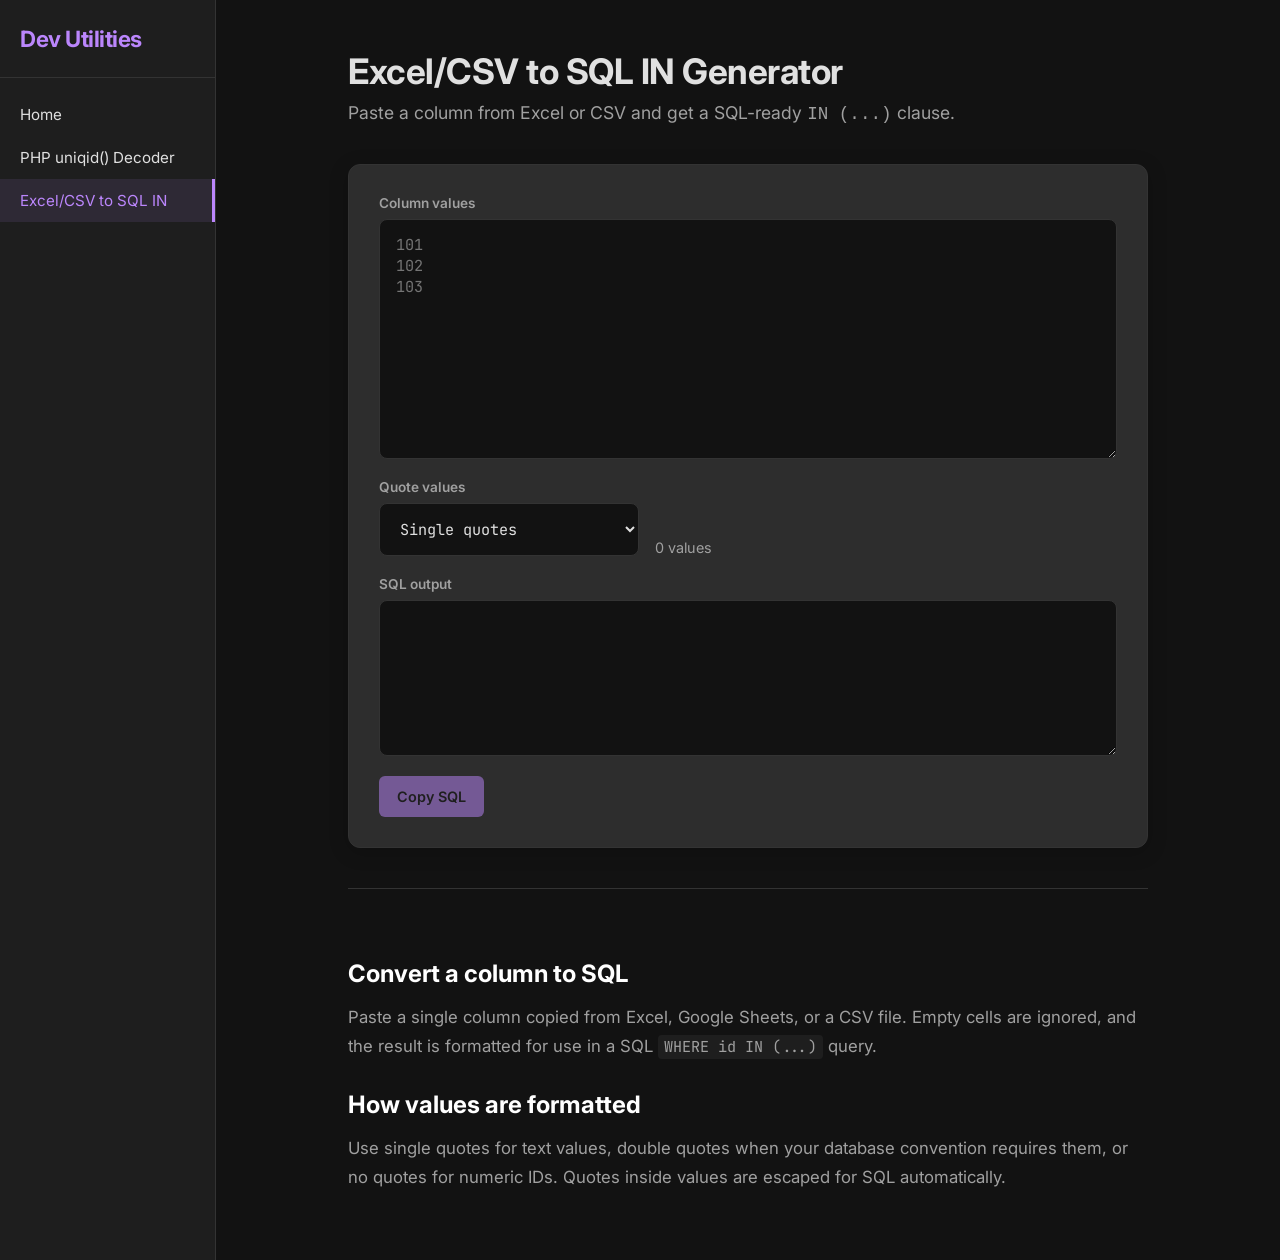
==== csv-to-sql-in/index.html @ 0d4eac87 "Add Excel/CSV to SQL IN Generator tool and update README, layout, and sitemap" ====
<!DOCTYPE html>
<html lang="en">
<head>
    <meta charset="UTF-8">
    <meta name="viewport" content="width=device-width, initial-scale=1.0">
    <title>Excel/CSV Column to SQL IN Generator | Dev Utilities</title>
    <meta name="description" content="Convert an Excel or CSV column into a SQL IN clause instantly. Paste values, choose quoting, and copy the formatted result.">
    <link rel="canonical" href="https://dev-utilities.top/csv-to-sql-in/">
    <meta property="og:type" content="website">
    <meta property="og:site_name" content="Dev Utilities">
    <meta property="og:title" content="Excel/CSV Column to SQL IN Generator">
    <meta property="og:description" content="Convert a pasted Excel or CSV column into a SQL IN clause instantly.">
    <meta property="og:url" content="https://dev-utilities.top/csv-to-sql-in/">
    <meta name="twitter:card" content="summary">
    <meta name="twitter:title" content="Excel/CSV Column to SQL IN Generator">
    <meta name="twitter:description" content="Convert a pasted Excel or CSV column into a SQL IN clause instantly.">
    <script type="application/ld+json">
        {
            "@context": "https://schema.org",
            "@type": "SoftwareApplication",
            "name": "Excel/CSV Column to SQL IN Generator",
            "url": "https://dev-utilities.top/csv-to-sql-in/",
            "description": "Free online tool to convert an Excel or CSV column into a SQL IN clause.",
            "applicationCategory": "DeveloperApplication",
            "operatingSystem": "Any",
            "isAccessibleForFree": true,
            "offers": {
                "@type": "Offer",
                "price": "0",
                "priceCurrency": "USD"
            }
        }
    </script>
    <link rel="stylesheet" href="../css/style.css">
    <link href="https://fonts.googleapis.com/css2?family=Inter:wght@400;600;700&family=JetBrains+Mono&display=swap" rel="stylesheet">
</head>
<body>
    <div id="sidebar-container"></div>
    <div class="main-container">
        <main>
            <h1>Excel/CSV to SQL IN Generator</h1>
            <p class="subtitle">Paste a column from Excel or CSV and get a SQL-ready <code>IN (...)</code> clause.</p>

            <div class="tool-container">
                <label class="field-label" for="values-input">Column values</label>
                <textarea id="values-input" rows="10" placeholder="101&#10;102&#10;103" spellcheck="false"></textarea>
                <div class="tool-options">
                    <label class="field-label" for="quote-style">Quote values</label>
                    <select id="quote-style">
                        <option value="single">Single quotes</option>
                        <option value="double">Double quotes</option>
                        <option value="none">No quotes</option>
                    </select>
                    <span id="value-count" class="value-count">0 values</span>
                </div>
                <label class="field-label" for="sql-output">SQL output</label>
                <textarea id="sql-output" rows="6" readonly aria-live="polite" spellcheck="false"></textarea>
                <button id="copy-output" type="button" disabled>Copy SQL</button>
            </div>

            <article>
                <h2>Convert a column to SQL</h2>
                <p>Paste a single column copied from Excel, Google Sheets, or a CSV file. Empty cells are ignored, and the result is formatted for use in a SQL <code>WHERE id IN (...)</code> query.</p>

                <h2>How values are formatted</h2>
                <p>Use single quotes for text values, double quotes when your database convention requires them, or no quotes for numeric IDs. Quotes inside values are escaped for SQL automatically.</p>
            </article>
        </main>
    </div>

    <script src="../js/layout.js"></script>
    <script src="script.js"></script>
</body>
</html>
---- css/style.css ----
:root {
  --bg-color: #121212;
  --sidebar-bg: #1e1e1e;
  --text-main: #e0e0e0;
  --text-muted: #a0a0a0;
  --accent: #bb86fc;
  --card-bg: #2d2d2d;
  --border: #333;
}

* {
  box-sizing: border-box;
  margin: 0;
  padding: 0;
}

body {
  font-family: 'Inter', system-ui, -apple-system, sans-serif;
  background: var(--bg-color);
  color: var(--text-main);
  display: flex;
  min-height: 100vh;
}

/* Sidebar */
#sidebar-container {
  width: 260px;
  background: var(--sidebar-bg);
  border-right: 1px solid var(--border);
  display: flex;
  flex-direction: column;
}

.sidebar-header {
  padding: 25px 20px;
  font-size: 1.4rem;
  font-weight: 700;
  color: var(--accent);
  border-bottom: 1px solid var(--border);
  letter-spacing: -0.5px;
}

.sidebar-nav {
  display: flex;
  flex-direction: column;
  padding: 15px 0;
}

.sidebar-nav a {
  padding: 12px 20px;
  text-decoration: none;
  color: var(--text-main);
  transition: background 0.2s, color 0.2s;
  font-size: 0.95rem;
}

.sidebar-nav a:hover,
.sidebar-nav a.active {
  background: rgba(187, 134, 252, 0.1);
  color: var(--accent);
  border-right: 3px solid var(--accent);
}

/* Main Content */
.main-container {
  width: 100%;
  display: flex;
  justify-content: center;
}

main {
  flex: 1;
  padding: 50px;
  overflow-y: auto;
  max-width: 900px;
}

h1 {
  margin-bottom: 10px;
  font-size: 2.2rem;
  letter-spacing: -0.5px;
}

.subtitle {
  color: var(--text-muted);
  margin-bottom: 40px;
  font-size: 1.1rem;
}

/* Tool UI */
.tool-container {
  background: var(--card-bg);
  padding: 30px;
  border-radius: 12px;
  margin-bottom: 40px;
  border: 1px solid var(--border);
  box-shadow: 0 4px 20px rgba(0, 0, 0, 0.2);
}

input[type="text"] {
  width: 100%;
  padding: 18px 20px;
  background: var(--bg-color);
  border: 1px solid var(--border);
  color: var(--text-main);
  border-radius: 8px;
  font-size: 1.1rem;
  font-family: 'JetBrains Mono', monospace;
  outline: none;
  margin-bottom: 25px;
  transition: border-color 0.2s;
}

input[type="text"]:focus {
  border-color: var(--accent);
}

textarea,
select {
  width: 100%;
  padding: 14px 16px;
  background: var(--bg-color);
  border: 1px solid var(--border);
  color: var(--text-main);
  border-radius: 8px;
  font: 0.95rem 'JetBrains Mono', monospace;
  outline: none;
}

textarea {
  display: block;
  resize: vertical;
  margin-bottom: 20px;
}

textarea:focus,
select:focus {
  border-color: var(--accent);
}

.field-label {
  display: block;
  margin-bottom: 8px;
  color: var(--text-muted);
  font-size: 0.85rem;
  font-weight: 600;
}

.tool-options {
  display: grid;
  grid-template-columns: minmax(180px, 260px) 1fr;
  column-gap: 16px;
  align-items: end;
  margin-bottom: 20px;
}

.tool-options .field-label {
  grid-column: 1;
}

.tool-options select {
  grid-column: 1;
}

.value-count {
  grid-column: 2;
  grid-row: 2;
  color: var(--text-muted);
  font-size: 0.9rem;
}

button {
  padding: 12px 18px;
  background: var(--accent);
  border: 0;
  border-radius: 6px;
  color: #121212;
  cursor: pointer;
  font: 600 0.9rem 'Inter', sans-serif;
}

button:disabled {
  cursor: not-allowed;
  opacity: 0.5;
}

.results-grid {
  display: grid;
  grid-template-columns: repeat(auto-fit, minmax(200px, 1fr));
  gap: 20px;
}

.result-card {
  background: var(--bg-color);
  padding: 20px;
  border-radius: 8px;
  border: 1px solid var(--border);
}

.result-label {
  font-size: 0.8rem;
  color: var(--text-muted);
  margin-bottom: 8px;
  text-transform: uppercase;
  letter-spacing: 0.1em;
  font-weight: 600;
}

.result-value {
  font-size: 1.1rem;
  font-family: 'JetBrains Mono', monospace;
  font-weight: 700;
  color: #fff;
  word-break: break-all;
}

.error {
  color: #cf6679;
  font-size: 0.95rem;
  margin-top: -15px;
  margin-bottom: 20px;
  display: none;
}

/* Ads & Content */
.ad-slot {
  background: rgba(255, 255, 255, 0.02);
  border: 1px dashed var(--border);
  padding: 30px;
  text-align: center;
  color: var(--text-muted);
  margin: 40px 0;
  border-radius: 8px;
  font-size: 0.9rem;
}

article {
  border-top: 1px solid var(--border);
  padding-top: 40px;
}

article h2 {
  margin-top: 30px;
  margin-bottom: 15px;
  font-size: 1.5rem;
  color: #fff;
}

article h3 {
  margin-top: 25px;
  margin-bottom: 10px;
  font-size: 1.2rem;
}

article p {
  line-height: 1.7;
  margin-bottom: 20px;
  color: var(--text-muted);
  font-size: 1.05rem;
}

article code {
  background: var(--sidebar-bg);
  padding: 2px 6px;
  border-radius: 4px;
  font-family: 'JetBrains Mono', monospace;
  font-size: 0.9em;
}

article pre {
  background: #0d0d0d;
  padding: 20px;
  border-radius: 8px;
  overflow-x: auto;
  border: 1px solid var(--border);
  margin-bottom: 20px;
}

article pre code {
  background: transparent;
  padding: 0;
}

/* Responsive */
@media (max-width: 768px) {
  body {
    flex-direction: column;
  }

  #sidebar-container {
    width: 100%;
    border-right: none;
    border-bottom: 1px solid var(--border);
  }

  main {
    padding: 25px;
  }

  .results-grid {
    grid-template-columns: 1fr;
  }

  .tool-options {
    grid-template-columns: 1fr;
  }

  .tool-options .field-label,
  .tool-options select,
  .value-count {
    grid-column: 1;
  }

  .value-count {
    grid-row: auto;
    margin-top: 10px;
  }
}
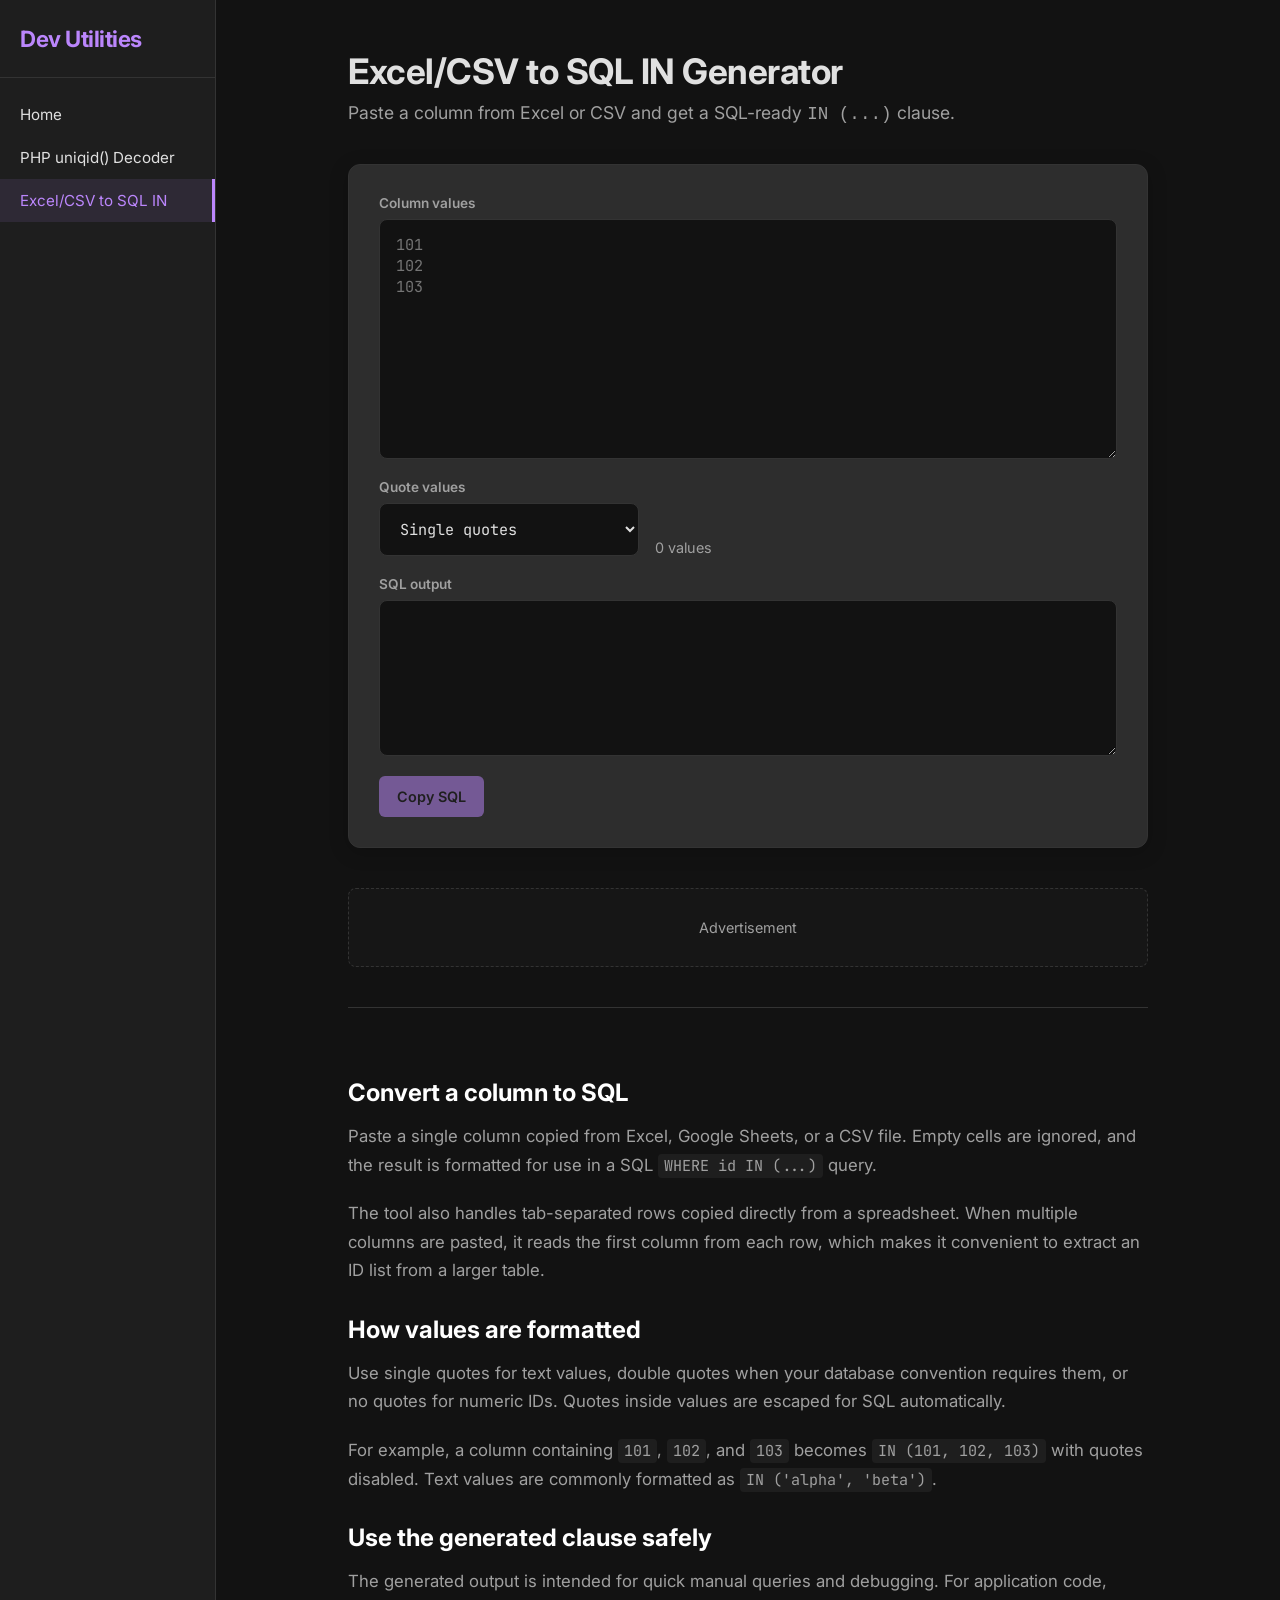
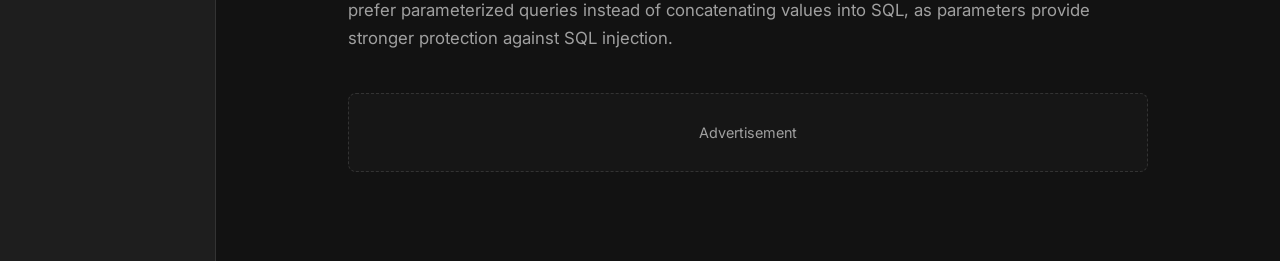
==== commit 7d2ed8c8: "Add advertisement placeholders and enhance content in index and uniqid decoder pages" ====
--- a/csv-to-sql-in/index.html
+++ b/csv-to-sql-in/index.html
@@ -33,6 +33,8 @@
     </script>
     <link rel="stylesheet" href="../css/style.css">
     <link href="https://fonts.googleapis.com/css2?family=Inter:wght@400;600;700&family=JetBrains+Mono&display=swap" rel="stylesheet">
+    <script async src="https://pagead2.googlesyndication.com/pagead/js/adsbygoogle.js?client=ca-pub-4327628330003063"
+        crossorigin="anonymous"></script>
 </head>
 <body>
     <div id="sidebar-container"></div>
@@ -58,13 +60,26 @@
                 <button id="copy-output" type="button" disabled>Copy SQL</button>
             </div>
 
+            <div class="ad-slot" id="ad-placeholder-1">
+                <span>Advertisement</span>
+            </div>
+
             <article>
                 <h2>Convert a column to SQL</h2>
                 <p>Paste a single column copied from Excel, Google Sheets, or a CSV file. Empty cells are ignored, and the result is formatted for use in a SQL <code>WHERE id IN (...)</code> query.</p>
+                <p>The tool also handles tab-separated rows copied directly from a spreadsheet. When multiple columns are pasted, it reads the first column from each row, which makes it convenient to extract an ID list from a larger table.</p>
 
                 <h2>How values are formatted</h2>
                 <p>Use single quotes for text values, double quotes when your database convention requires them, or no quotes for numeric IDs. Quotes inside values are escaped for SQL automatically.</p>
+                <p>For example, a column containing <code>101</code>, <code>102</code>, and <code>103</code> becomes <code>IN (101, 102, 103)</code> with quotes disabled. Text values are commonly formatted as <code>IN ('alpha', 'beta')</code>.</p>
+
+                <h2>Use the generated clause safely</h2>
+                <p>The generated output is intended for quick manual queries and debugging. For application code, prefer parameterized queries instead of concatenating values into SQL, as parameters provide stronger protection against SQL injection.</p>
             </article>
+
+            <div class="ad-slot" id="ad-placeholder-2">
+                <span>Advertisement</span>
+            </div>
         </main>
     </div>
 
